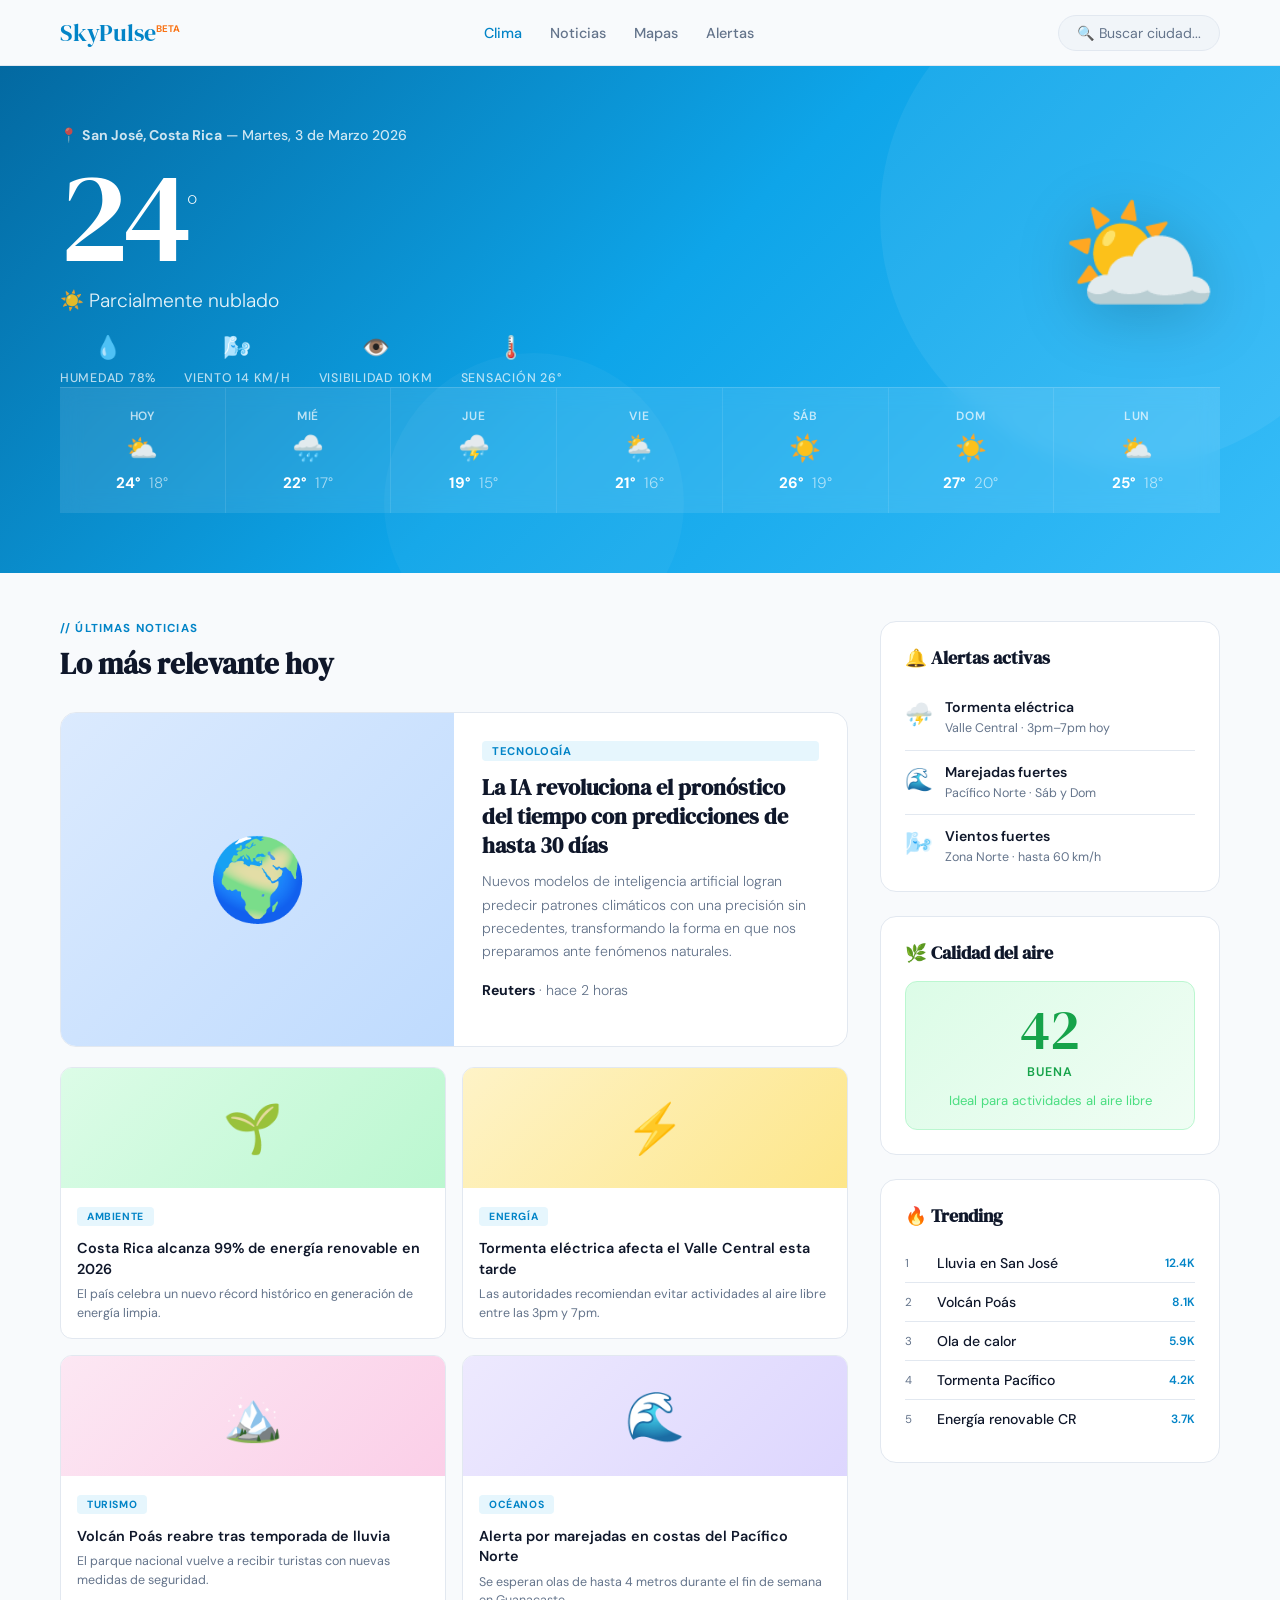
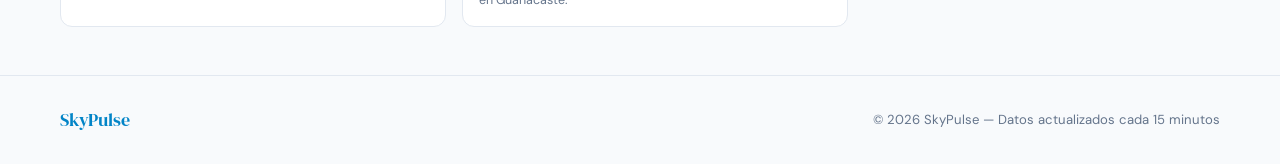
==== proyecto-clima.html @ 693f4bfd "Initial portfolio setup with HTML and CSS init: Full stack portfolio with HTML5 and CSS3" ====
<!DOCTYPE html>
<html lang="es">
<head>
  <meta charset="UTF-8"/>
  <meta name="viewport" content="width=device-width, initial-scale=1.0"/>
  <title>SkyPulse — Clima & Noticias</title>
  <link href="https://fonts.googleapis.com/css2?family=DM+Serif+Display:ital@0;1&family=DM+Sans:wght@300;400;500;600&display=swap" rel="stylesheet"/>
  <style>
    *, *::before, *::after { margin:0; padding:0; box-sizing:border-box; }
    :root {
      --sky: #0ea5e9;
      --sky2: #0284c7;
      --warm: #f97316;
      --bg: #f8fafc;
      --bg2: #f1f5f9;
      --card: #ffffff;
      --text: #0f172a;
      --muted: #64748b;
      --border: #e2e8f0;
    }
    html { scroll-behavior: smooth; }
    body { background:var(--bg); color:var(--text); font-family:'DM Sans', sans-serif; overflow-x:hidden; }

    /* NAV */
    nav {
      position:sticky; top:0; z-index:100;
      display:flex; align-items:center; justify-content:space-between;
      padding:0 60px; height:66px;
      background:rgba(248,250,252,.95);
      backdrop-filter:blur(12px);
      border-bottom:1px solid var(--border);
    }
    .nav-logo { font-family:'DM Serif Display',serif; font-size:1.5rem; color:var(--sky2); }
    .nav-logo sup { font-size:.6rem; color:var(--warm); font-family:'DM Sans',sans-serif; font-weight:700; vertical-align:super; }
    .nav-links { display:flex; gap:28px; list-style:none; }
    .nav-links a { text-decoration:none; color:var(--muted); font-size:.9rem; font-weight:500; transition:color .2s; }
    .nav-links a:hover, .nav-links a.active { color:var(--sky2); }
    .nav-search {
      display:flex; align-items:center; gap:8px;
      background:var(--bg2); border:1px solid var(--border);
      border-radius:100px; padding:8px 18px;
      font-size:.88rem; color:var(--muted);
      cursor:pointer; transition:border-color .2s;
    }
    .nav-search:hover { border-color:var(--sky); }

    /* WEATHER HERO */
    .weather-hero {
      background:linear-gradient(135deg,#0369a1 0%,#0ea5e9 50%,#38bdf8 100%);
      padding:60px;
      color:#fff;
      position:relative; overflow:hidden;
    }
    .weather-hero::before {
      content:'';
      position:absolute; top:-100px; right:-100px;
      width:500px; height:500px; border-radius:50%;
      background:rgba(255,255,255,.06);
    }
    .weather-hero::after {
      content:'';
      position:absolute; bottom:-80px; left:30%;
      width:300px; height:300px; border-radius:50%;
      background:rgba(255,255,255,.04);
    }
    .weather-grid { display:grid; grid-template-columns:1fr auto; gap:60px; align-items:center; position:relative; z-index:1; }
    .weather-location { font-size:.88rem; font-weight:500; opacity:.8; margin-bottom:8px; }
    .weather-location span { font-weight:700; }
    .weather-temp {
      font-family:'DM Serif Display',serif;
      font-size:clamp(4rem,10vw,8rem);
      line-height:1; letter-spacing:-.04em;
      margin-bottom:8px;
    }
    .weather-temp sup { font-size:2rem; vertical-align:super; }
    .weather-desc { font-size:1.2rem; opacity:.9; margin-bottom:20px; font-weight:300; }
    .weather-meta { display:flex; gap:28px; }
    .weather-meta-item { text-align:center; }
    .weather-meta-item span:first-child { display:block; font-size:1.4rem; margin-bottom:4px; }
    .weather-meta-item span:last-child { font-size:.78rem; opacity:.7; font-weight:500; text-transform:uppercase; letter-spacing:.06em; }
    .weather-icon { font-size:8rem; text-align:center; filter:drop-shadow(0 8px 32px rgba(0,0,0,.2)); }

    /* FORECAST */
    .forecast {
      display:grid; grid-template-columns:repeat(7,1fr); gap:0;
      background:rgba(255,255,255,.1);
      backdrop-filter:blur(10px);
      border-top:1px solid rgba(255,255,255,.15);
    }
    .forecast-item {
      padding:20px 12px; text-align:center; color:#fff;
      border-right:1px solid rgba(255,255,255,.1);
      transition:background .2s;
    }
    .forecast-item:last-child { border-right:none; }
    .forecast-item:hover { background:rgba(255,255,255,.1); }
    .forecast-day { font-size:.75rem; font-weight:600; opacity:.7; text-transform:uppercase; letter-spacing:.06em; margin-bottom:8px; }
    .forecast-icon { font-size:1.6rem; margin-bottom:8px; }
    .forecast-temp { font-weight:700; font-size:.95rem; }
    .forecast-temp span { font-weight:300; opacity:.6; margin-left:4px; }

    /* MAIN CONTENT */
    .main { display:grid; grid-template-columns:1fr 340px; gap:32px; padding:48px 60px; max-width:1400px; margin:0 auto; }

    /* NOTICIAS */
    .section-tag { font-size:.72rem; font-weight:700; color:var(--sky2); letter-spacing:.1em; text-transform:uppercase; margin-bottom:8px; }
    .section-title { font-family:'DM Serif Display',serif; font-size:1.8rem; color:var(--text); margin-bottom:28px; }

    .news-featured {
      background:var(--card); border-radius:16px;
      overflow:hidden; border:1px solid var(--border);
      margin-bottom:20px;
      display:grid; grid-template-columns:1fr 1fr;
      transition:box-shadow .2s; cursor:pointer;
    }
    .news-featured:hover { box-shadow:0 8px 32px rgba(0,0,0,.08); }
    .news-featured-img {
      background:linear-gradient(135deg,#dbeafe,#bfdbfe);
      display:flex; align-items:center; justify-content:center;
      font-size:5rem; min-height:220px;
    }
    .news-featured-body { padding:28px; display:flex; flex-direction:column; justify-content:center; }
    .news-cat {
      display:inline-block;
      font-size:.7rem; font-weight:700;
      color:var(--sky2); background:rgba(14,165,233,.1);
      padding:3px 10px; border-radius:4px;
      text-transform:uppercase; letter-spacing:.06em;
      margin-bottom:12px;
    }
    .news-featured-body h2 { font-family:'DM Serif Display',serif; font-size:1.4rem; line-height:1.3; margin-bottom:10px; }
    .news-featured-body p { color:var(--muted); font-size:.88rem; line-height:1.65; margin-bottom:16px; font-weight:300; }
    .news-meta { font-size:.78rem; color:var(--muted); }
    .news-meta strong { color:var(--text); }

    .news-grid { display:grid; grid-template-columns:1fr 1fr; gap:16px; }
    .news-card {
      background:var(--card); border-radius:12px;
      border:1px solid var(--border); overflow:hidden;
      transition:box-shadow .2s, transform .2s; cursor:pointer;
    }
    .news-card:hover { box-shadow:0 8px 24px rgba(0,0,0,.07); transform:translateY(-2px); }
    .news-card-img {
      height:120px;
      display:flex; align-items:center; justify-content:center;
      font-size:3rem;
    }
    .nc1 { background:linear-gradient(135deg,#dcfce7,#bbf7d0); }
    .nc2 { background:linear-gradient(135deg,#fef3c7,#fde68a); }
    .nc3 { background:linear-gradient(135deg,#fce7f3,#fbcfe8); }
    .nc4 { background:linear-gradient(135deg,#ede9fe,#ddd6fe); }
    .news-card-body { padding:16px; }
    .news-card-body h3 { font-size:.9rem; font-weight:600; line-height:1.4; margin-bottom:6px; }
    .news-card-body p { color:var(--muted); font-size:.78rem; line-height:1.5; }

    /* SIDEBAR */
    .sidebar { display:flex; flex-direction:column; gap:24px; }
    .widget {
      background:var(--card); border-radius:16px;
      border:1px solid var(--border); padding:24px;
    }
    .widget-title { font-family:'DM Serif Display',serif; font-size:1.1rem; margin-bottom:16px; }
    .alert-item {
      display:flex; gap:12px; align-items:flex-start;
      padding:12px 0; border-bottom:1px solid var(--border);
    }
    .alert-item:last-child { border-bottom:none; padding-bottom:0; }
    .alert-icon { font-size:1.4rem; flex-shrink:0; margin-top:2px; }
    .alert-text h4 { font-size:.88rem; font-weight:600; margin-bottom:3px; }
    .alert-text p { font-size:.78rem; color:var(--muted); line-height:1.5; }
    .air-quality {
      background:linear-gradient(135deg,#dcfce7,#f0fdf4);
      border-radius:12px; padding:20px; text-align:center;
      border:1px solid #bbf7d0;
    }
    .aq-num { font-family:'DM Serif Display',serif; font-size:3.5rem; color:#16a34a; line-height:1; }
    .aq-label { font-size:.78rem; font-weight:600; color:#16a34a; text-transform:uppercase; letter-spacing:.08em; margin:6px 0 12px; }
    .aq-desc { font-size:.82rem; color:#4ade80; }
    .trend-item {
      display:flex; justify-content:space-between; align-items:center;
      padding:10px 0; border-bottom:1px solid var(--border);
    }
    .trend-item:last-child { border-bottom:none; }
    .trend-num { font-size:.72rem; color:var(--muted); width:20px; }
    .trend-topic { font-size:.88rem; font-weight:500; flex:1; padding:0 12px; }
    .trend-count { font-size:.75rem; color:var(--sky2); font-weight:600; }

    footer {
      padding:32px 60px;
      border-top:1px solid var(--border);
      display:flex; justify-content:space-between; align-items:center;
      color:var(--muted); font-size:.82rem;
    }
    .footer-logo { font-family:'DM Serif Display',serif; font-size:1.1rem; color:var(--sky2); }

    @media(max-width:768px) {
      nav { padding:0 20px; }
      .nav-links { display:none; }
      .weather-hero { padding:32px 20px; }
      .weather-grid { grid-template-columns:1fr; }
      .weather-icon { display:none; }
      .forecast { grid-template-columns:repeat(4,1fr); }
      .forecast-item:nth-child(n+5) { display:none; }
      .main { grid-template-columns:1fr; padding:32px 20px; }
      .news-featured { grid-template-columns:1fr; }
      .news-grid { grid-template-columns:1fr; }
      footer { flex-direction:column; gap:8px; padding:24px 20px; }
    }
  </style>
</head>
<body>

  <nav>
    <div class="nav-logo">SkyPulse<sup>BETA</sup></div>
    <ul class="nav-links">
      <li><a href="#" class="active">Clima</a></li>
      <li><a href="#">Noticias</a></li>
      <li><a href="#">Mapas</a></li>
      <li><a href="#">Alertas</a></li>
    </ul>
    <div class="nav-search">🔍 Buscar ciudad...</div>
  </nav>

  <!-- WEATHER HERO -->
  <div class="weather-hero">
    <div class="weather-grid">
      <div>
        <p class="weather-location">📍 <span>San José, Costa Rica</span> — Martes, 3 de Marzo 2026</p>
        <div class="weather-temp">24<sup>°</sup></div>
        <p class="weather-desc">☀️ Parcialmente nublado</p>
        <div class="weather-meta">
          <div class="weather-meta-item"><span>💧</span><span>Humedad 78%</span></div>
          <div class="weather-meta-item"><span>🌬️</span><span>Viento 14 km/h</span></div>
          <div class="weather-meta-item"><span>👁️</span><span>Visibilidad 10km</span></div>
          <div class="weather-meta-item"><span>🌡️</span><span>Sensación 26°</span></div>
        </div>
      </div>
      <div class="weather-icon">⛅</div>
    </div>
    <div class="forecast">
      <div class="forecast-item"><div class="forecast-day">Hoy</div><div class="forecast-icon">⛅</div><div class="forecast-temp">24° <span>18°</span></div></div>
      <div class="forecast-item"><div class="forecast-day">Mié</div><div class="forecast-icon">🌧️</div><div class="forecast-temp">22° <span>17°</span></div></div>
      <div class="forecast-item"><div class="forecast-day">Jue</div><div class="forecast-icon">⛈️</div><div class="forecast-temp">19° <span>15°</span></div></div>
      <div class="forecast-item"><div class="forecast-day">Vie</div><div class="forecast-icon">🌦️</div><div class="forecast-temp">21° <span>16°</span></div></div>
      <div class="forecast-item"><div class="forecast-day">Sáb</div><div class="forecast-icon">☀️</div><div class="forecast-temp">26° <span>19°</span></div></div>
      <div class="forecast-item"><div class="forecast-day">Dom</div><div class="forecast-icon">☀️</div><div class="forecast-temp">27° <span>20°</span></div></div>
      <div class="forecast-item"><div class="forecast-day">Lun</div><div class="forecast-icon">⛅</div><div class="forecast-temp">25° <span>18°</span></div></div>
    </div>
  </div>

  <!-- MAIN CONTENT -->
  <div class="main">
    <div>
      <p class="section-tag">// últimas noticias</p>
      <h2 class="section-title">Lo más relevante hoy</h2>

      <div class="news-featured">
        <div class="news-featured-img">🌍</div>
        <div class="news-featured-body">
          <span class="news-cat">Tecnología</span>
          <h2>La IA revoluciona el pronóstico del tiempo con predicciones de hasta 30 días</h2>
          <p>Nuevos modelos de inteligencia artificial logran predecir patrones climáticos con una precisión sin precedentes, transformando la forma en que nos preparamos ante fenómenos naturales.</p>
          <p class="news-meta"><strong>Reuters</strong> · hace 2 horas</p>
        </div>
      </div>

      <div class="news-grid">
        <div class="news-card">
          <div class="news-card-img nc1">🌱</div>
          <div class="news-card-body">
            <span class="news-cat" style="font-size:.65rem">Ambiente</span>
            <h3>Costa Rica alcanza 99% de energía renovable en 2026</h3>
            <p>El país celebra un nuevo récord histórico en generación de energía limpia.</p>
          </div>
        </div>
        <div class="news-card">
          <div class="news-card-img nc2">⚡</div>
          <div class="news-card-body">
            <span class="news-cat" style="font-size:.65rem">Energía</span>
            <h3>Tormenta eléctrica afecta el Valle Central esta tarde</h3>
            <p>Las autoridades recomiendan evitar actividades al aire libre entre las 3pm y 7pm.</p>
          </div>
        </div>
        <div class="news-card">
          <div class="news-card-img nc3">🏔️</div>
          <div class="news-card-body">
            <span class="news-cat" style="font-size:.65rem">Turismo</span>
            <h3>Volcán Poás reabre tras temporada de lluvia</h3>
            <p>El parque nacional vuelve a recibir turistas con nuevas medidas de seguridad.</p>
          </div>
        </div>
        <div class="news-card">
          <div class="news-card-img nc4">🌊</div>
          <div class="news-card-body">
            <span class="news-cat" style="font-size:.65rem">Océanos</span>
            <h3>Alerta por marejadas en costas del Pacífico Norte</h3>
            <p>Se esperan olas de hasta 4 metros durante el fin de semana en Guanacaste.</p>
          </div>
        </div>
      </div>
    </div>

    <!-- SIDEBAR -->
    <div class="sidebar">
      <div class="widget">
        <h3 class="widget-title">🔔 Alertas activas</h3>
        <div class="alert-item">
          <span class="alert-icon">⛈️</span>
          <div class="alert-text"><h4>Tormenta eléctrica</h4><p>Valle Central · 3pm–7pm hoy</p></div>
        </div>
        <div class="alert-item">
          <span class="alert-icon">🌊</span>
          <div class="alert-text"><h4>Marejadas fuertes</h4><p>Pacífico Norte · Sáb y Dom</p></div>
        </div>
        <div class="alert-item">
          <span class="alert-icon">🌬️</span>
          <div class="alert-text"><h4>Vientos fuertes</h4><p>Zona Norte · hasta 60 km/h</p></div>
        </div>
      </div>

      <div class="widget">
        <h3 class="widget-title">🌿 Calidad del aire</h3>
        <div class="air-quality">
          <div class="aq-num">42</div>
          <div class="aq-label">Buena</div>
          <div class="aq-desc">Ideal para actividades al aire libre</div>
        </div>
      </div>

      <div class="widget">
        <h3 class="widget-title">🔥 Trending</h3>
        <div class="trend-item"><span class="trend-num">1</span><span class="trend-topic">Lluvia en San José</span><span class="trend-count">12.4K</span></div>
        <div class="trend-item"><span class="trend-num">2</span><span class="trend-topic">Volcán Poás</span><span class="trend-count">8.1K</span></div>
        <div class="trend-item"><span class="trend-num">3</span><span class="trend-topic">Ola de calor</span><span class="trend-count">5.9K</span></div>
        <div class="trend-item"><span class="trend-num">4</span><span class="trend-topic">Tormenta Pacífico</span><span class="trend-count">4.2K</span></div>
        <div class="trend-item"><span class="trend-num">5</span><span class="trend-topic">Energía renovable CR</span><span class="trend-count">3.7K</span></div>
      </div>
    </div>
  </div>

  <footer>
    <div class="footer-logo">SkyPulse</div>
    <p>© 2026 SkyPulse — Datos actualizados cada 15 minutos</p>
  </footer>

</body>
</html>
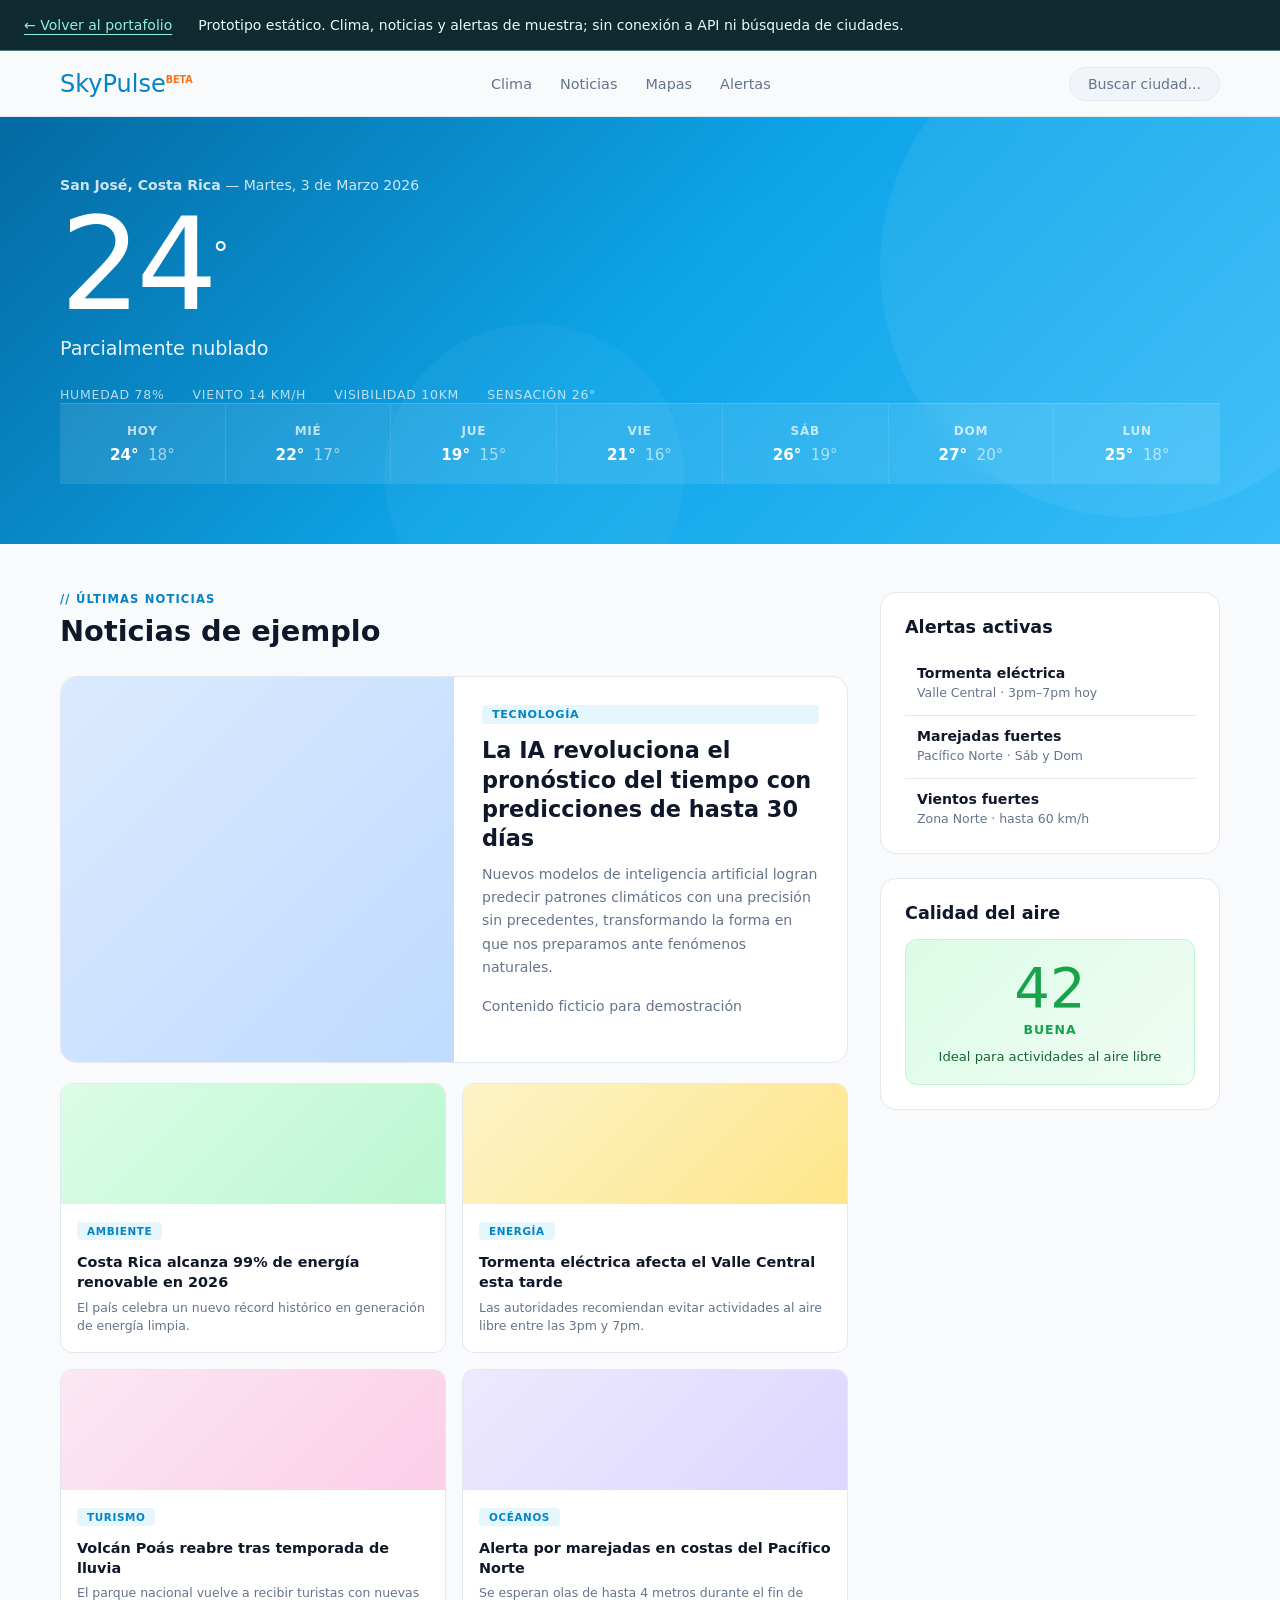
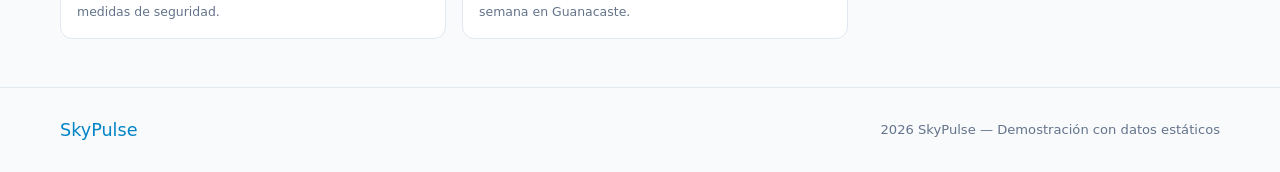
==== commit 7a9552a8: "Redesign portfolio for a professional profile and add CV download - Update junior developer profile," ====
--- a/proyecto-clima.html
+++ b/proyecto-clima.html
@@ -4,7 +4,6 @@
   <meta charset="UTF-8"/>
   <meta name="viewport" content="width=device-width, initial-scale=1.0"/>
   <title>SkyPulse — Clima & Noticias</title>
-  <link href="https://fonts.googleapis.com/css2?family=DM+Serif+Display:ital@0;1&family=DM+Sans:wght@300;400;500;600&display=swap" rel="stylesheet"/>
   <style>
     *, *::before, *::after { margin:0; padding:0; box-sizing:border-box; }
     :root {
@@ -19,7 +18,7 @@
       --border: #e2e8f0;
     }
     html { scroll-behavior: smooth; }
-    body { background:var(--bg); color:var(--text); font-family:'DM Sans', sans-serif; overflow-x:hidden; }
+    body { background:var(--bg); color:var(--text); font-family:system-ui, sans-serif; overflow-x:hidden; }
 
     /* NAV */
     nav {
@@ -30,8 +29,8 @@
       backdrop-filter:blur(12px);
       border-bottom:1px solid var(--border);
     }
-    .nav-logo { font-family:'DM Serif Display',serif; font-size:1.5rem; color:var(--sky2); }
-    .nav-logo sup { font-size:.6rem; color:var(--warm); font-family:'DM Sans',sans-serif; font-weight:700; vertical-align:super; }
+    .nav-logo { font-family:system-ui, sans-serif; font-size:1.5rem; color:var(--sky2); }
+    .nav-logo sup { font-size:.6rem; color:var(--warm); font-family:system-ui, sans-serif; font-weight:700; vertical-align:super; }
     .nav-links { display:flex; gap:28px; list-style:none; }
     .nav-links a { text-decoration:none; color:var(--muted); font-size:.9rem; font-weight:500; transition:color .2s; }
     .nav-links a:hover, .nav-links a.active { color:var(--sky2); }
@@ -40,7 +39,7 @@
       background:var(--bg2); border:1px solid var(--border);
       border-radius:100px; padding:8px 18px;
       font-size:.88rem; color:var(--muted);
-      cursor:pointer; transition:border-color .2s;
+      cursor:default; transition:border-color .2s;
     }
     .nav-search:hover { border-color:var(--sky); }
 
@@ -67,7 +66,7 @@
     .weather-location { font-size:.88rem; font-weight:500; opacity:.8; margin-bottom:8px; }
     .weather-location span { font-weight:700; }
     .weather-temp {
-      font-family:'DM Serif Display',serif;
+      font-family:system-ui, sans-serif;
       font-size:clamp(4rem,10vw,8rem);
       line-height:1; letter-spacing:-.04em;
       margin-bottom:8px;
@@ -104,14 +103,14 @@
 
     /* NOTICIAS */
     .section-tag { font-size:.72rem; font-weight:700; color:var(--sky2); letter-spacing:.1em; text-transform:uppercase; margin-bottom:8px; }
-    .section-title { font-family:'DM Serif Display',serif; font-size:1.8rem; color:var(--text); margin-bottom:28px; }
+    .section-title { font-family:system-ui, sans-serif; font-size:1.8rem; color:var(--text); margin-bottom:28px; }
 
     .news-featured {
       background:var(--card); border-radius:16px;
       overflow:hidden; border:1px solid var(--border);
       margin-bottom:20px;
       display:grid; grid-template-columns:1fr 1fr;
-      transition:box-shadow .2s; cursor:pointer;
+      transition:box-shadow .2s; cursor:default;
     }
     .news-featured:hover { box-shadow:0 8px 32px rgba(0,0,0,.08); }
     .news-featured-img {
@@ -128,7 +127,7 @@
       text-transform:uppercase; letter-spacing:.06em;
       margin-bottom:12px;
     }
-    .news-featured-body h2 { font-family:'DM Serif Display',serif; font-size:1.4rem; line-height:1.3; margin-bottom:10px; }
+    .news-featured-body h2 { font-family:system-ui, sans-serif; font-size:1.4rem; line-height:1.3; margin-bottom:10px; }
     .news-featured-body p { color:var(--muted); font-size:.88rem; line-height:1.65; margin-bottom:16px; font-weight:300; }
     .news-meta { font-size:.78rem; color:var(--muted); }
     .news-meta strong { color:var(--text); }
@@ -137,7 +136,7 @@
     .news-card {
       background:var(--card); border-radius:12px;
       border:1px solid var(--border); overflow:hidden;
-      transition:box-shadow .2s, transform .2s; cursor:pointer;
+      transition:box-shadow .2s, transform .2s; cursor:default;
     }
     .news-card:hover { box-shadow:0 8px 24px rgba(0,0,0,.07); transform:translateY(-2px); }
     .news-card-img {
@@ -159,7 +158,7 @@
       background:var(--card); border-radius:16px;
       border:1px solid var(--border); padding:24px;
     }
-    .widget-title { font-family:'DM Serif Display',serif; font-size:1.1rem; margin-bottom:16px; }
+    .widget-title { font-family:system-ui, sans-serif; font-size:1.1rem; margin-bottom:16px; }
     .alert-item {
       display:flex; gap:12px; align-items:flex-start;
       padding:12px 0; border-bottom:1px solid var(--border);
@@ -173,7 +172,7 @@
       border-radius:12px; padding:20px; text-align:center;
       border:1px solid #bbf7d0;
     }
-    .aq-num { font-family:'DM Serif Display',serif; font-size:3.5rem; color:#16a34a; line-height:1; }
+    .aq-num { font-family:system-ui, sans-serif; font-size:3.5rem; color:#16a34a; line-height:1; }
     .aq-label { font-size:.78rem; font-weight:600; color:#16a34a; text-transform:uppercase; letter-spacing:.08em; margin:6px 0 12px; }
     .aq-desc { font-size:.82rem; color:#4ade80; }
     .trend-item {
@@ -191,7 +190,7 @@
       display:flex; justify-content:space-between; align-items:center;
       color:var(--muted); font-size:.82rem;
     }
-    .footer-logo { font-family:'DM Serif Display',serif; font-size:1.1rem; color:var(--sky2); }
+    .footer-logo { font-family:system-ui, sans-serif; font-size:1.1rem; color:var(--sky2); }
 
     @media(max-width:768px) {
       nav { padding:0 20px; }
@@ -207,44 +206,49 @@
       footer { flex-direction:column; gap:8px; padding:24px 20px; }
     }
   </style>
+  <meta name="description" content="Prototipo estático. Clima, noticias y alertas de muestra; sin conexión a API ni búsqueda de ciudades.">
+  <link rel="stylesheet" href="css/demos.css">
+  <link rel="icon" type="image/svg+xml" href="img/favicon.svg">
 </head>
-<body>
+<body class="demo-clima">
+  <aside class="demo-notice" aria-label="Acerca de esta demostración"><a href="index.html">← Volver al portafolio</a><p>Prototipo estático. Clima, noticias y alertas de muestra; sin conexión a API ni búsqueda de ciudades.</p></aside>
+  <main id="demo-contenido">
 
   <nav>
     <div class="nav-logo">SkyPulse<sup>BETA</sup></div>
     <ul class="nav-links">
-      <li><a href="#" class="active">Clima</a></li>
-      <li><a href="#">Noticias</a></li>
-      <li><a href="#">Mapas</a></li>
-      <li><a href="#">Alertas</a></li>
+      <li><span class="active">Clima</span></li>
+      <li><span>Noticias</span></li>
+      <li><span>Mapas</span></li>
+      <li><span>Alertas</span></li>
     </ul>
-    <div class="nav-search">🔍 Buscar ciudad...</div>
+    <div class="nav-search"> Buscar ciudad...</div>
   </nav>
 
   <!-- WEATHER HERO -->
-  <div class="weather-hero">
+  <div class="weather-hero" id="clima">
     <div class="weather-grid">
       <div>
-        <p class="weather-location">📍 <span>San José, Costa Rica</span> — Martes, 3 de Marzo 2026</p>
+        <p class="weather-location"> <span>San José, Costa Rica</span> — Martes, 3 de Marzo 2026</p>
         <div class="weather-temp">24<sup>°</sup></div>
-        <p class="weather-desc">☀️ Parcialmente nublado</p>
+        <p class="weather-desc"> Parcialmente nublado</p>
         <div class="weather-meta">
-          <div class="weather-meta-item"><span>💧</span><span>Humedad 78%</span></div>
-          <div class="weather-meta-item"><span>🌬️</span><span>Viento 14 km/h</span></div>
-          <div class="weather-meta-item"><span>👁️</span><span>Visibilidad 10km</span></div>
-          <div class="weather-meta-item"><span>🌡️</span><span>Sensación 26°</span></div>
-        </div>
-      </div>
-      <div class="weather-icon">⛅</div>
+          <div class="weather-meta-item"><span></span><span>Humedad 78%</span></div>
+          <div class="weather-meta-item"><span></span><span>Viento 14 km/h</span></div>
+          <div class="weather-meta-item"><span></span><span>Visibilidad 10km</span></div>
+          <div class="weather-meta-item"><span></span><span>Sensación 26°</span></div>
+        </div>
+      </div>
+      <div class="weather-icon"></div>
     </div>
     <div class="forecast">
-      <div class="forecast-item"><div class="forecast-day">Hoy</div><div class="forecast-icon">⛅</div><div class="forecast-temp">24° <span>18°</span></div></div>
-      <div class="forecast-item"><div class="forecast-day">Mié</div><div class="forecast-icon">🌧️</div><div class="forecast-temp">22° <span>17°</span></div></div>
-      <div class="forecast-item"><div class="forecast-day">Jue</div><div class="forecast-icon">⛈️</div><div class="forecast-temp">19° <span>15°</span></div></div>
-      <div class="forecast-item"><div class="forecast-day">Vie</div><div class="forecast-icon">🌦️</div><div class="forecast-temp">21° <span>16°</span></div></div>
-      <div class="forecast-item"><div class="forecast-day">Sáb</div><div class="forecast-icon">☀️</div><div class="forecast-temp">26° <span>19°</span></div></div>
-      <div class="forecast-item"><div class="forecast-day">Dom</div><div class="forecast-icon">☀️</div><div class="forecast-temp">27° <span>20°</span></div></div>
-      <div class="forecast-item"><div class="forecast-day">Lun</div><div class="forecast-icon">⛅</div><div class="forecast-temp">25° <span>18°</span></div></div>
+      <div class="forecast-item"><div class="forecast-day">Hoy</div><div class="forecast-icon"></div><div class="forecast-temp">24° <span>18°</span></div></div>
+      <div class="forecast-item"><div class="forecast-day">Mié</div><div class="forecast-icon"></div><div class="forecast-temp">22° <span>17°</span></div></div>
+      <div class="forecast-item"><div class="forecast-day">Jue</div><div class="forecast-icon"></div><div class="forecast-temp">19° <span>15°</span></div></div>
+      <div class="forecast-item"><div class="forecast-day">Vie</div><div class="forecast-icon"></div><div class="forecast-temp">21° <span>16°</span></div></div>
+      <div class="forecast-item"><div class="forecast-day">Sáb</div><div class="forecast-icon"></div><div class="forecast-temp">26° <span>19°</span></div></div>
+      <div class="forecast-item"><div class="forecast-day">Dom</div><div class="forecast-icon"></div><div class="forecast-temp">27° <span>20°</span></div></div>
+      <div class="forecast-item"><div class="forecast-day">Lun</div><div class="forecast-icon"></div><div class="forecast-temp">25° <span>18°</span></div></div>
     </div>
   </div>
 
@@ -252,21 +256,21 @@
   <div class="main">
     <div>
       <p class="section-tag">// últimas noticias</p>
-      <h2 class="section-title">Lo más relevante hoy</h2>
+      <h1 class="section-title" id="noticias">Noticias de ejemplo</h1>
 
       <div class="news-featured">
-        <div class="news-featured-img">🌍</div>
+        <div class="news-featured-img"></div>
         <div class="news-featured-body">
           <span class="news-cat">Tecnología</span>
           <h2>La IA revoluciona el pronóstico del tiempo con predicciones de hasta 30 días</h2>
           <p>Nuevos modelos de inteligencia artificial logran predecir patrones climáticos con una precisión sin precedentes, transformando la forma en que nos preparamos ante fenómenos naturales.</p>
-          <p class="news-meta"><strong>Reuters</strong> · hace 2 horas</p>
+          <p class="news-meta">Contenido ficticio para demostración</p>
         </div>
       </div>
 
       <div class="news-grid">
         <div class="news-card">
-          <div class="news-card-img nc1">🌱</div>
+          <div class="news-card-img nc1"></div>
           <div class="news-card-body">
             <span class="news-cat" style="font-size:.65rem">Ambiente</span>
             <h3>Costa Rica alcanza 99% de energía renovable en 2026</h3>
@@ -274,7 +278,7 @@
           </div>
         </div>
         <div class="news-card">
-          <div class="news-card-img nc2">⚡</div>
+          <div class="news-card-img nc2"></div>
           <div class="news-card-body">
             <span class="news-cat" style="font-size:.65rem">Energía</span>
             <h3>Tormenta eléctrica afecta el Valle Central esta tarde</h3>
@@ -282,7 +286,7 @@
           </div>
         </div>
         <div class="news-card">
-          <div class="news-card-img nc3">🏔️</div>
+          <div class="news-card-img nc3"></div>
           <div class="news-card-body">
             <span class="news-cat" style="font-size:.65rem">Turismo</span>
             <h3>Volcán Poás reabre tras temporada de lluvia</h3>
@@ -290,7 +294,7 @@
           </div>
         </div>
         <div class="news-card">
-          <div class="news-card-img nc4">🌊</div>
+          <div class="news-card-img nc4"></div>
           <div class="news-card-body">
             <span class="news-cat" style="font-size:.65rem">Océanos</span>
             <h3>Alerta por marejadas en costas del Pacífico Norte</h3>
@@ -303,23 +307,23 @@
     <!-- SIDEBAR -->
     <div class="sidebar">
       <div class="widget">
-        <h3 class="widget-title">🔔 Alertas activas</h3>
+        <h3 class="widget-title"> Alertas activas</h3>
         <div class="alert-item">
-          <span class="alert-icon">⛈️</span>
+          <span class="alert-icon"></span>
           <div class="alert-text"><h4>Tormenta eléctrica</h4><p>Valle Central · 3pm–7pm hoy</p></div>
         </div>
         <div class="alert-item">
-          <span class="alert-icon">🌊</span>
+          <span class="alert-icon"></span>
           <div class="alert-text"><h4>Marejadas fuertes</h4><p>Pacífico Norte · Sáb y Dom</p></div>
         </div>
         <div class="alert-item">
-          <span class="alert-icon">🌬️</span>
+          <span class="alert-icon"></span>
           <div class="alert-text"><h4>Vientos fuertes</h4><p>Zona Norte · hasta 60 km/h</p></div>
         </div>
       </div>
 
       <div class="widget">
-        <h3 class="widget-title">🌿 Calidad del aire</h3>
+        <h3 class="widget-title"> Calidad del aire</h3>
         <div class="air-quality">
           <div class="aq-num">42</div>
           <div class="aq-label">Buena</div>
@@ -327,21 +331,13 @@
         </div>
       </div>
 
-      <div class="widget">
-        <h3 class="widget-title">🔥 Trending</h3>
-        <div class="trend-item"><span class="trend-num">1</span><span class="trend-topic">Lluvia en San José</span><span class="trend-count">12.4K</span></div>
-        <div class="trend-item"><span class="trend-num">2</span><span class="trend-topic">Volcán Poás</span><span class="trend-count">8.1K</span></div>
-        <div class="trend-item"><span class="trend-num">3</span><span class="trend-topic">Ola de calor</span><span class="trend-count">5.9K</span></div>
-        <div class="trend-item"><span class="trend-num">4</span><span class="trend-topic">Tormenta Pacífico</span><span class="trend-count">4.2K</span></div>
-        <div class="trend-item"><span class="trend-num">5</span><span class="trend-topic">Energía renovable CR</span><span class="trend-count">3.7K</span></div>
-      </div>
     </div>
   </div>
-
   <footer>
     <div class="footer-logo">SkyPulse</div>
-    <p>© 2026 SkyPulse — Datos actualizados cada 15 minutos</p>
+    <p> 2026 SkyPulse — Demostración con datos estáticos</p>
   </footer>
 
+  </main>
 </body>
 </html>
--- a/css/demos.css
+++ b/css/demos.css
@@ -0,0 +1,149 @@
+/* Presentation and accessibility shared by the preserved academic prototypes. */
+.demo-notice {
+  position:relative;
+  z-index:110;
+  background:#102b30;
+  color:#e6fbf6;
+  padding:14px 24px;
+  font:14px/1.6 system-ui,sans-serif;
+  display:flex;
+  gap:26px;
+  align-items:center;
+  border-bottom:1px solid #487c78;
+}
+.demo-notice a {
+  color:#8ef0da;
+  flex-shrink:0;
+  text-decoration:underline;
+  text-underline-offset:4px;
+}
+.demo-notice p {
+  margin:0;
+}
+.demo-tienda nav {
+  position:sticky;
+}
+.demo-tienda .hero {
+  min-height:600px;
+}
+.demo-pos .layout {
+  height:auto;
+  min-height:calc(100vh - 150px);
+  overflow:visible;
+}
+.demo-pos .products-area {
+  overflow:visible;
+}
+.demo-pos .cart-panel {
+  overflow:visible;
+}
+.demo-pos .topbar-logo {
+  margin:0;
+}
+.demo-pos {
+  --muted:#a6a6a6;
+}
+.demo-clima .aq-desc {
+  color:#166534;
+}
+.demo-tienda {
+  --muted:#aaaabd;
+}
+.nav-links span {
+  font-size:.9rem;
+  color:var(--muted);
+}
+.demo-pos .btn-cobrar {
+  cursor:not-allowed;
+  opacity:.65;
+}
+.demo-pos .topbar {
+  height:auto;
+  min-height:56px;
+  gap:12px;
+  padding-block:12px;
+}
+a:focus-visible,button:focus-visible {
+  outline:3px solid #44bfb0;
+  outline-offset:5px;
+}
+.weather-meta {
+  flex-wrap:wrap;
+}
+.demo-clima .forecast-item:nth-child(n) {
+  display:block;
+}
+@media(max-width:1000px) {
+  .demo-pos .layout {
+    grid-template-columns:1fr;
+  }
+  .demo-pos .sidenav {
+    display:none;
+  }
+  .demo-pos .cart-panel {
+    max-height:none;
+  }
+  .demo-pos .pos-grid {
+    grid-template-columns:repeat(3,minmax(0,1fr));
+  }
+  .demo-pos .topbar-info {
+    flex-wrap:wrap;
+    gap:12px;
+  }
+  .demo-pos .search-bar {
+    min-width:0;
+  }
+  .demo-pos .statusbar {
+    flex-wrap:wrap;
+  }
+  .demo-clima .main {
+    grid-template-columns:1fr;
+  }
+  .demo-tienda .products-grid {
+    grid-template-columns:repeat(2,minmax(0,1fr));
+  }
+}
+@media(max-width:640px) {
+  .demo-notice {
+    flex-direction:column;
+    align-items:flex-start;
+    gap:5px;
+    padding:12px 20px;
+    font-size:12px;
+  }
+  .demo-pos .pos-grid {
+    grid-template-columns:repeat(2,minmax(0,1fr));
+  }
+  .demo-pos .topbar {
+    flex-direction:column;
+    align-items:flex-start;
+  }
+  .demo-pos .pos-toolbar {
+    flex-wrap:wrap;
+  }
+  .demo-tienda .products-grid {
+    grid-template-columns:1fr;
+  }
+  .demo-tienda .hero {
+    min-height:auto;
+  }
+  .demo-tienda .hero h1 {
+    font-size:2.8rem;
+  }
+  .demo-clima .forecast {
+    grid-template-columns:repeat(2,1fr);
+  }
+}
+@media(prefers-reduced-motion:reduce) {
+  html {
+    scroll-behavior:auto;
+  }
+  *,*::before,*::after {
+    transition:none!important;
+    animation:none!important;
+  }
+}
+.demo-pos .filter-tabs {
+  flex-wrap:wrap;
+  min-width:0;
+}
